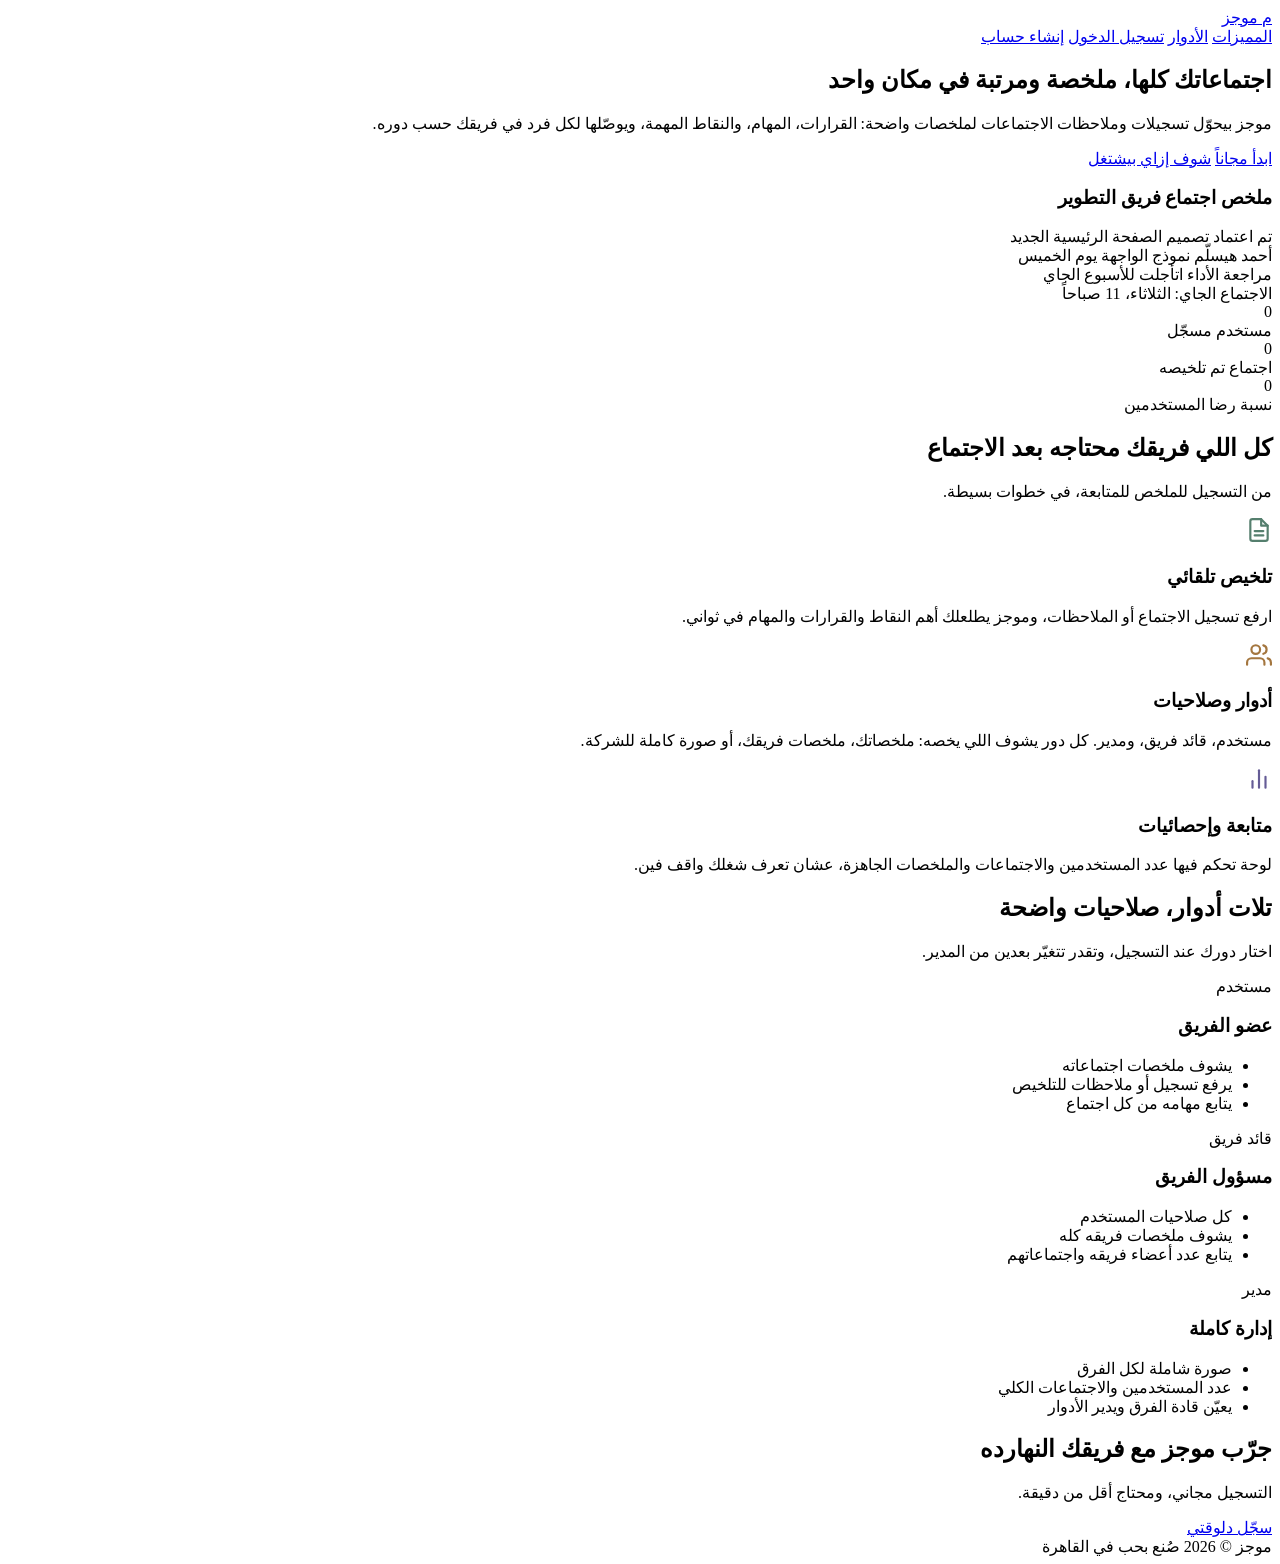
==== index.html @ 5d6b78c7 "Create index.html with initial layout and content Add initial HTML structure for the application, in" ====
<!DOCTYPE html>
<html lang="ar" dir="rtl">
<head>
<meta charset="UTF-8">
<meta name="viewport" content="width=device-width, initial-scale=1.0">
<title>موجز — ملخصات اجتماعاتك في مكان واحد</title>
<link rel="preconnect" href="https://fonts.googleapis.com">
<link rel="preconnect" href="https://fonts.gstatic.com" crossorigin>
<link href="https://fonts.googleapis.com/css2?family=Tajawal:wght@400;500;700;800&display=swap" rel="stylesheet">
<link rel="stylesheet" href="style.css">
</head>
<body>

<header class="site-header">
  <div class="container">
    <a class="brand" href="index.html"><span class="dot">م</span> موجز</a>
    <nav class="nav">
      <a href="#features">المميزات</a>
      <a href="#roles">الأدوار</a>
      <a href="login.html">تسجيل الدخول</a>
      <a class="btn" href="register.html">إنشاء حساب</a>
    </nav>
  </div>
</header>

<section class="hero">
  <div class="container">
    <div>
      <h1>اجتماعاتك كلها، <span>ملخصة ومرتبة</span> في مكان واحد</h1>
      <p class="lead">موجز بيحوّل تسجيلات وملاحظات الاجتماعات لملخصات واضحة: القرارات، المهام، والنقاط المهمة، ويوصّلها لكل فرد في فريقك حسب دوره.</p>
      <div class="hero-actions">
        <a class="btn" href="register.html">ابدأ مجاناً</a>
        <a class="btn ghost" href="#features">شوف إزاي بيشتغل</a>
      </div>
    </div>
    <div class="hero-card">
      <h3>ملخص اجتماع فريق التطوير</h3>
      <div class="summary-line">تم اعتماد تصميم الصفحة الرئيسية الجديد</div>
      <div class="summary-line">أحمد هيسلّم نموذج الواجهة يوم الخميس</div>
      <div class="summary-line">مراجعة الأداء اتأجلت للأسبوع الجاي</div>
      <div class="summary-line">الاجتماع الجاي: الثلاثاء، 11 صباحاً</div>
    </div>
  </div>
</section>

<section class="stats">
  <div class="container">
    <div class="stat"><div class="num" data-count="12400">0</div><div class="lbl">مستخدم مسجّل</div></div>
    <div class="stat"><div class="num" data-count="48200">0</div><div class="lbl">اجتماع تم تلخيصه</div></div>
    <div class="stat"><div class="num" data-count="97" data-suffix="%">0</div><div class="lbl">نسبة رضا المستخدمين</div></div>
  </div>
</section>

<section class="section" id="features">
  <div class="container">
    <h2>كل اللي فريقك محتاجه بعد الاجتماع</h2>
    <p class="sub">من التسجيل للملخص للمتابعة، في خطوات بسيطة.</p>
    <div class="features">
      <div class="feature">
        <div class="icon"><svg width="26" height="26" viewBox="0 0 24 24" fill="none" stroke="#557F6E" stroke-width="2" stroke-linecap="round" stroke-linejoin="round"><path d="M14 2H6a2 2 0 0 0-2 2v16a2 2 0 0 0 2 2h12a2 2 0 0 0 2-2V8z"/><polyline points="14 2 14 8 20 8"/><line x1="16" y1="13" x2="8" y2="13"/><line x1="16" y1="17" x2="8" y2="17"/></svg></div>
        <h3>تلخيص تلقائي</h3>
        <p>ارفع تسجيل الاجتماع أو الملاحظات، وموجز يطلعلك أهم النقاط والقرارات والمهام في ثواني.</p>
      </div>
      <div class="feature">
        <div class="icon"><svg width="26" height="26" viewBox="0 0 24 24" fill="none" stroke="#A4763F" stroke-width="2" stroke-linecap="round" stroke-linejoin="round"><path d="M17 21v-2a4 4 0 0 0-4-4H5a4 4 0 0 0-4 4v2"/><circle cx="9" cy="7" r="4"/><path d="M23 21v-2a4 4 0 0 0-3-3.87"/><path d="M16 3.13a4 4 0 0 1 0 7.75"/></svg></div>
        <h3>أدوار وصلاحيات</h3>
        <p>مستخدم، قائد فريق، ومدير. كل دور يشوف اللي يخصه: ملخصاتك، ملخصات فريقك، أو صورة كاملة للشركة.</p>
      </div>
      <div class="feature">
        <div class="icon"><svg width="26" height="26" viewBox="0 0 24 24" fill="none" stroke="#655C96" stroke-width="2" stroke-linecap="round" stroke-linejoin="round"><line x1="18" y1="20" x2="18" y2="10"/><line x1="12" y1="20" x2="12" y2="4"/><line x1="6" y1="20" x2="6" y2="14"/></svg></div>
        <h3>متابعة وإحصائيات</h3>
        <p>لوحة تحكم فيها عدد المستخدمين والاجتماعات والملخصات الجاهزة، عشان تعرف شغلك واقف فين.</p>
      </div>
    </div>
  </div>
</section>

<section class="section" id="roles" style="padding-top:0">
  <div class="container">
    <h2>تلات أدوار، صلاحيات واضحة</h2>
    <p class="sub">اختار دورك عند التسجيل، وتقدر تتغيّر بعدين من المدير.</p>
    <div class="roles">
      <div class="role-card">
        <span class="role-badge user">مستخدم</span>
        <h3>عضو الفريق</h3>
        <ul>
          <li>يشوف ملخصات اجتماعاته</li>
          <li>يرفع تسجيل أو ملاحظات للتلخيص</li>
          <li>يتابع مهامه من كل اجتماع</li>
        </ul>
      </div>
      <div class="role-card">
        <span class="role-badge leader">قائد فريق</span>
        <h3>مسؤول الفريق</h3>
        <ul>
          <li>كل صلاحيات المستخدم</li>
          <li>يشوف ملخصات فريقه كله</li>
          <li>يتابع عدد أعضاء فريقه واجتماعاتهم</li>
        </ul>
      </div>
      <div class="role-card">
        <span class="role-badge manager">مدير</span>
        <h3>إدارة كاملة</h3>
        <ul>
          <li>صورة شاملة لكل الفرق</li>
          <li>عدد المستخدمين والاجتماعات الكلي</li>
          <li>يعيّن قادة الفرق ويدير الأدوار</li>
        </ul>
      </div>
    </div>
  </div>
</section>

<section class="container">
  <div class="cta-band">
    <h2>جرّب موجز مع فريقك النهارده</h2>
    <p>التسجيل مجاني، ومحتاج أقل من دقيقة.</p>
    <a class="btn" href="register.html">سجّل دلوقتي</a>
  </div>
</section>

<footer class="site-footer">
  <div class="container">
    <span>موجز © 2026</span>
    <span>صُنع بحب في القاهرة</span>
  </div>
</footer>

<script src="app.js"></script>
</body>
</html>
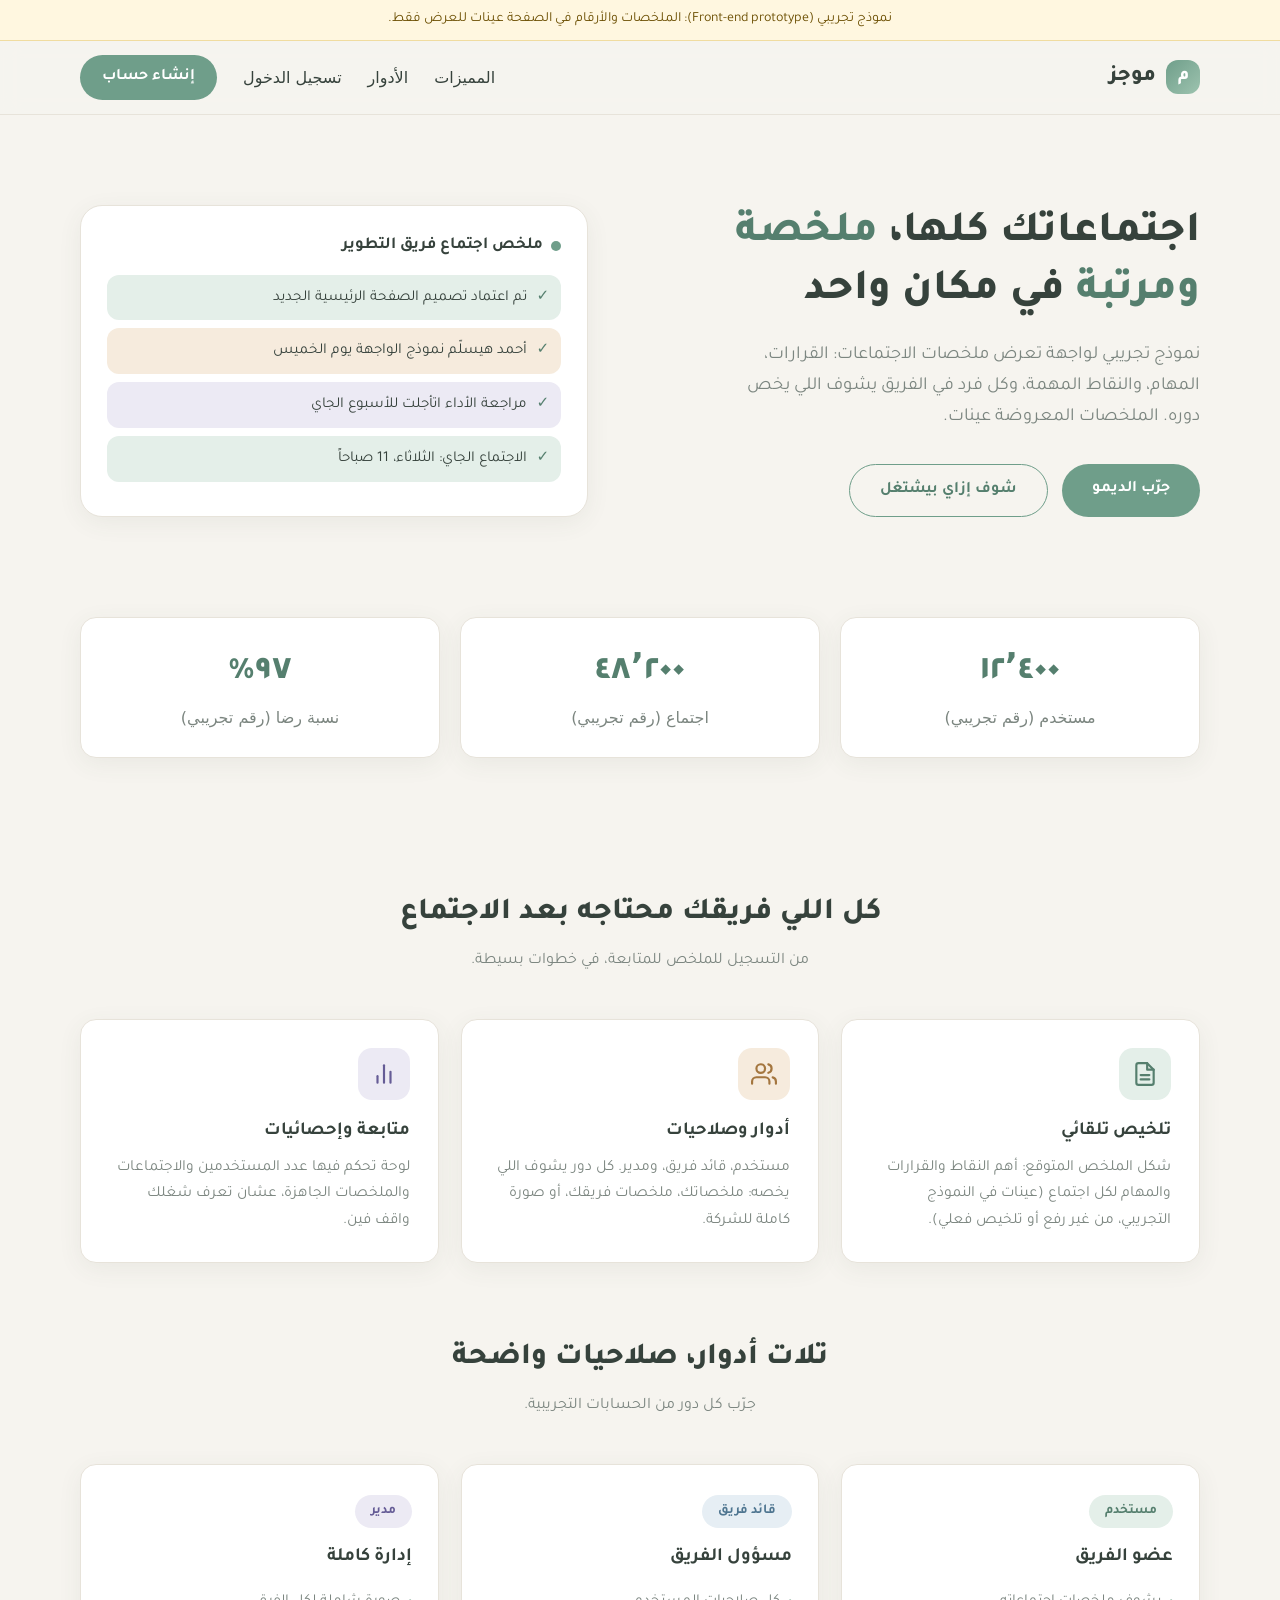
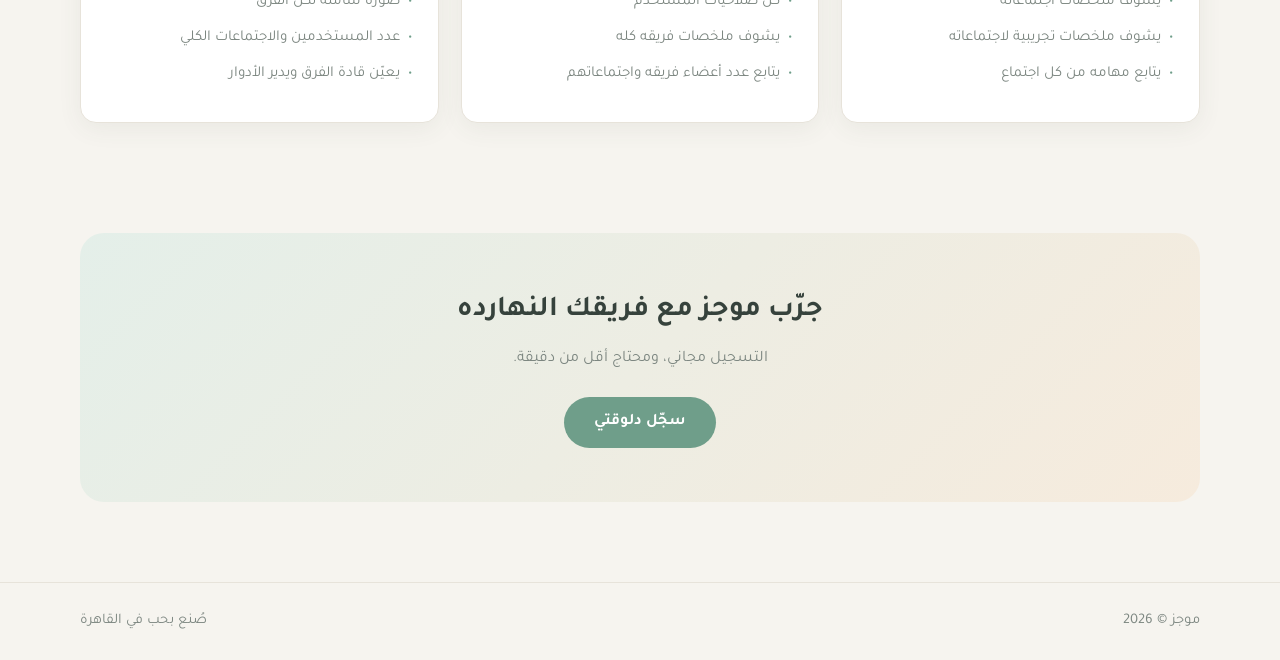
==== commit d89e0595: "Update index.html" ====
--- a/index.html
+++ b/index.html
@@ -11,6 +11,7 @@
 </head>
 <body>
 
+<div style="background:#fff7e0;color:#6b4e00;text-align:center;padding:8px 12px;font-size:14px;border-bottom:1px solid #f0dca0">نموذج تجريبي (Front-end prototype): الملخصات والأرقام في الصفحة عينات للعرض فقط.</div>
 <header class="site-header">
   <div class="container">
     <a class="brand" href="index.html"><span class="dot">م</span> موجز</a>
@@ -27,9 +28,9 @@
   <div class="container">
     <div>
       <h1>اجتماعاتك كلها، <span>ملخصة ومرتبة</span> في مكان واحد</h1>
-      <p class="lead">موجز بيحوّل تسجيلات وملاحظات الاجتماعات لملخصات واضحة: القرارات، المهام، والنقاط المهمة، ويوصّلها لكل فرد في فريقك حسب دوره.</p>
+      <p class="lead">نموذج تجريبي لواجهة تعرض ملخصات الاجتماعات: القرارات، المهام، والنقاط المهمة، وكل فرد في الفريق يشوف اللي يخص دوره. الملخصات المعروضة عينات.</p>
       <div class="hero-actions">
-        <a class="btn" href="register.html">ابدأ مجاناً</a>
+        <a class="btn" href="register.html">جرّب الديمو</a>
         <a class="btn ghost" href="#features">شوف إزاي بيشتغل</a>
       </div>
     </div>
@@ -45,9 +46,9 @@
 
 <section class="stats">
   <div class="container">
-    <div class="stat"><div class="num" data-count="12400">0</div><div class="lbl">مستخدم مسجّل</div></div>
-    <div class="stat"><div class="num" data-count="48200">0</div><div class="lbl">اجتماع تم تلخيصه</div></div>
-    <div class="stat"><div class="num" data-count="97" data-suffix="%">0</div><div class="lbl">نسبة رضا المستخدمين</div></div>
+    <div class="stat"><div class="num" data-count="12400">0</div><div class="lbl">مستخدم (رقم تجريبي)</div></div>
+    <div class="stat"><div class="num" data-count="48200">0</div><div class="lbl">اجتماع (رقم تجريبي)</div></div>
+    <div class="stat"><div class="num" data-count="97" data-suffix="%">0</div><div class="lbl">نسبة رضا (رقم تجريبي)</div></div>
   </div>
 </section>
 
@@ -59,7 +60,7 @@
       <div class="feature">
         <div class="icon"><svg width="26" height="26" viewBox="0 0 24 24" fill="none" stroke="#557F6E" stroke-width="2" stroke-linecap="round" stroke-linejoin="round"><path d="M14 2H6a2 2 0 0 0-2 2v16a2 2 0 0 0 2 2h12a2 2 0 0 0 2-2V8z"/><polyline points="14 2 14 8 20 8"/><line x1="16" y1="13" x2="8" y2="13"/><line x1="16" y1="17" x2="8" y2="17"/></svg></div>
         <h3>تلخيص تلقائي</h3>
-        <p>ارفع تسجيل الاجتماع أو الملاحظات، وموجز يطلعلك أهم النقاط والقرارات والمهام في ثواني.</p>
+        <p>شكل الملخص المتوقع: أهم النقاط والقرارات والمهام لكل اجتماع (عينات في النموذج التجريبي، من غير رفع أو تلخيص فعلي).</p>
       </div>
       <div class="feature">
         <div class="icon"><svg width="26" height="26" viewBox="0 0 24 24" fill="none" stroke="#A4763F" stroke-width="2" stroke-linecap="round" stroke-linejoin="round"><path d="M17 21v-2a4 4 0 0 0-4-4H5a4 4 0 0 0-4 4v2"/><circle cx="9" cy="7" r="4"/><path d="M23 21v-2a4 4 0 0 0-3-3.87"/><path d="M16 3.13a4 4 0 0 1 0 7.75"/></svg></div>
@@ -78,14 +79,14 @@
 <section class="section" id="roles" style="padding-top:0">
   <div class="container">
     <h2>تلات أدوار، صلاحيات واضحة</h2>
-    <p class="sub">اختار دورك عند التسجيل، وتقدر تتغيّر بعدين من المدير.</p>
+    <p class="sub">جرّب كل دور من الحسابات التجريبية.</p>
     <div class="roles">
       <div class="role-card">
         <span class="role-badge user">مستخدم</span>
         <h3>عضو الفريق</h3>
         <ul>
           <li>يشوف ملخصات اجتماعاته</li>
-          <li>يرفع تسجيل أو ملاحظات للتلخيص</li>
+          <li>يشوف ملخصات تجريبية لاجتماعاته</li>
           <li>يتابع مهامه من كل اجتماع</li>
         </ul>
       </div>
--- a/style.css
+++ b/style.css
@@ -0,0 +1,244 @@
+/* موجز — Meeting summaries, softly designed */
+:root {
+  --bg: #F6F4EF;
+  --surface: #FFFFFF;
+  --ink: #36423C;
+  --muted: #7C8680;
+  --line: #E7E3DA;
+  --primary: #6F9E8A;
+  --primary-dark: #557F6E;
+  --primary-soft: #E4EFE9;
+  --accent: #D9A97E;
+  --accent-soft: #F6EBDD;
+  --lavender: #8E87B8;
+  --lavender-soft: #ECEAF4;
+  --blue: #7C9CB8;
+  --blue-soft: #E6EEF4;
+  --radius: 16px;
+  --shadow: 0 6px 24px rgba(70, 84, 77, .07);
+}
+
+* { box-sizing: border-box; margin: 0; padding: 0; }
+
+html { scroll-behavior: smooth; }
+
+body {
+  font-family: 'Tajawal', 'Cairo', 'Segoe UI', system-ui, sans-serif;
+  background: var(--bg);
+  color: var(--ink);
+  line-height: 1.7;
+}
+
+a { color: inherit; text-decoration: none; }
+img { max-width: 100%; }
+
+.container { width: min(1120px, 92%); margin-inline: auto; }
+
+/* ---------- Header ---------- */
+.site-header {
+  position: sticky; top: 0; z-index: 50;
+  background: rgba(246, 244, 239, .9);
+  backdrop-filter: blur(10px);
+  border-bottom: 1px solid var(--line);
+}
+.site-header .container {
+  display: flex; align-items: center; justify-content: space-between;
+  padding: 14px 0;
+}
+.brand { display: flex; align-items: center; gap: 10px; font-size: 1.35rem; font-weight: 800; }
+.brand .dot {
+  width: 34px; height: 34px; border-radius: 12px;
+  background: linear-gradient(135deg, var(--primary), #9DC3AF);
+  display: grid; place-items: center; color: #fff; font-size: 1.1rem;
+}
+.nav { display: flex; align-items: center; gap: 26px; font-weight: 500; }
+.nav a:hover { color: var(--primary-dark); }
+.nav .btn { padding: 9px 22px; }
+
+/* ---------- Buttons ---------- */
+.btn {
+  display: inline-block; border: none; cursor: pointer;
+  background: var(--primary); color: #fff;
+  padding: 12px 30px; border-radius: 999px;
+  font-family: inherit; font-size: 1rem; font-weight: 700;
+  transition: transform .15s ease, box-shadow .15s ease, background .15s ease;
+}
+.btn:hover { background: var(--primary-dark); transform: translateY(-2px); box-shadow: 0 8px 18px rgba(111, 158, 138, .35); }
+.btn.ghost { background: transparent; color: var(--primary-dark); border: 1.5px solid var(--primary); }
+.btn.ghost:hover { background: var(--primary-soft); box-shadow: none; }
+.btn.small { padding: 8px 18px; font-size: .92rem; }
+
+/* ---------- Hero ---------- */
+.hero { padding: 90px 0 70px; }
+.hero .container { display: grid; grid-template-columns: 1.05fr .95fr; gap: 50px; align-items: center; }
+.hero h1 { font-size: 2.7rem; font-weight: 800; line-height: 1.35; }
+.hero h1 span { color: var(--primary-dark); }
+.hero p.lead { color: var(--muted); font-size: 1.15rem; margin: 18px 0 30px; max-width: 46ch; }
+.hero-actions { display: flex; gap: 14px; flex-wrap: wrap; }
+
+.hero-card {
+  background: var(--surface); border-radius: 22px; box-shadow: var(--shadow);
+  padding: 26px; border: 1px solid var(--line);
+}
+.hero-card h3 { font-size: 1.05rem; margin-bottom: 14px; display: flex; align-items: center; gap: 8px; }
+.hero-card h3::before { content: ""; width: 10px; height: 10px; border-radius: 50%; background: var(--primary); }
+.summary-line {
+  display: flex; gap: 10px; align-items: flex-start;
+  padding: 10px 12px; border-radius: 12px; margin-bottom: 8px;
+  background: var(--primary-soft); font-size: .95rem;
+}
+.summary-line:nth-child(3) { background: var(--accent-soft); }
+.summary-line:nth-child(4) { background: var(--lavender-soft); }
+.summary-line::before { content: "✓"; color: var(--primary-dark); font-weight: 800; }
+
+/* ---------- Stats ---------- */
+.stats { padding: 30px 0 60px; }
+.stats .container {
+  display: grid; grid-template-columns: repeat(3, 1fr); gap: 20px;
+}
+.stat {
+  background: var(--surface); border: 1px solid var(--line); border-radius: var(--radius);
+  padding: 26px; text-align: center; box-shadow: var(--shadow);
+}
+.stat .num { font-size: 2.2rem; font-weight: 800; color: var(--primary-dark); }
+.stat .lbl { color: var(--muted); font-weight: 500; }
+
+/* ---------- Sections ---------- */
+.section { padding: 70px 0; }
+.section h2 { font-size: 1.9rem; font-weight: 800; text-align: center; margin-bottom: 8px; }
+.section .sub { text-align: center; color: var(--muted); margin-bottom: 44px; }
+
+.features { display: grid; grid-template-columns: repeat(3, 1fr); gap: 22px; }
+.feature {
+  background: var(--surface); border: 1px solid var(--line); border-radius: var(--radius);
+  padding: 28px; box-shadow: var(--shadow);
+  transition: transform .15s ease;
+}
+.feature:hover { transform: translateY(-4px); }
+.feature .icon {
+  width: 52px; height: 52px; border-radius: 14px; display: grid; place-items: center;
+  font-size: 1.5rem; margin-bottom: 16px; background: var(--primary-soft);
+}
+.feature:nth-child(2) .icon { background: var(--accent-soft); }
+.feature:nth-child(3) .icon { background: var(--lavender-soft); }
+.feature h3 { margin-bottom: 8px; font-size: 1.15rem; }
+.feature p { color: var(--muted); font-size: .97rem; }
+
+/* ---------- Roles ---------- */
+.roles { display: grid; grid-template-columns: repeat(3, 1fr); gap: 22px; }
+.role-card {
+  border-radius: var(--radius); padding: 30px 26px; background: var(--surface);
+  border: 1px solid var(--line); box-shadow: var(--shadow);
+}
+.role-badge {
+  display: inline-block; padding: 5px 16px; border-radius: 999px;
+  font-size: .85rem; font-weight: 700; margin-bottom: 14px;
+}
+.role-badge.user { background: var(--primary-soft); color: var(--primary-dark); }
+.role-badge.leader { background: var(--blue-soft); color: #4E7590; }
+.role-badge.manager { background: var(--lavender-soft); color: #655C96; }
+.role-card h3 { margin-bottom: 10px; }
+.role-card ul { list-style: none; color: var(--muted); font-size: .95rem; }
+.role-card li { padding: 5px 0; }
+.role-card li::before { content: "•"; color: var(--primary); margin-left: 8px; }
+
+/* ---------- CTA band ---------- */
+.cta-band {
+  margin: 40px 0 80px; border-radius: 24px; padding: 54px 30px; text-align: center;
+  background: linear-gradient(135deg, var(--primary-soft), var(--accent-soft));
+}
+.cta-band h2 { font-size: 1.8rem; margin-bottom: 10px; }
+.cta-band p { color: var(--muted); margin-bottom: 24px; }
+
+/* ---------- Footer ---------- */
+.site-footer { border-top: 1px solid var(--line); padding: 26px 0; color: var(--muted); font-size: .92rem; }
+.site-footer .container { display: flex; justify-content: space-between; flex-wrap: wrap; gap: 10px; }
+
+/* ---------- Auth pages ---------- */
+.auth-wrap { min-height: calc(100vh - 140px); display: grid; place-items: center; padding: 50px 0; }
+.auth-card {
+  width: min(480px, 94%); background: var(--surface); border: 1px solid var(--line);
+  border-radius: 22px; box-shadow: var(--shadow); padding: 38px 34px;
+}
+.auth-card h1 { font-size: 1.5rem; margin-bottom: 6px; }
+.auth-card .hint { color: var(--muted); font-size: .95rem; margin-bottom: 26px; }
+.field { margin-bottom: 18px; }
+.field label { display: block; font-weight: 700; font-size: .93rem; margin-bottom: 7px; }
+.field input, .field select {
+  width: 100%; padding: 12px 16px; border-radius: 12px; border: 1.5px solid var(--line);
+  font-family: inherit; font-size: 1rem; background: #FBFAF7; color: var(--ink);
+  transition: border-color .15s ease;
+}
+.field input:focus, .field select:focus { outline: none; border-color: var(--primary); background: #fff; }
+
+.role-picker { display: grid; grid-template-columns: repeat(3, 1fr); gap: 10px; }
+.role-option input { display: none; }
+.role-option span {
+  display: block; text-align: center; padding: 12px 6px; border-radius: 12px;
+  border: 1.5px solid var(--line); cursor: pointer; font-size: .9rem; font-weight: 700;
+  transition: all .15s ease; background: #FBFAF7;
+}
+.role-option input:checked + span { border-color: var(--primary); background: var(--primary-soft); color: var(--primary-dark); }
+
+.form-error {
+  display: none; background: #F9E8E4; color: #A3543F; border-radius: 10px;
+  padding: 10px 14px; font-size: .9rem; margin-bottom: 16px;
+}
+.form-error.show { display: block; }
+.auth-switch { text-align: center; margin-top: 20px; color: var(--muted); font-size: .93rem; }
+.auth-switch a { color: var(--primary-dark); font-weight: 700; }
+.demo-logins { margin-top: 22px; border-top: 1px dashed var(--line); padding-top: 18px; }
+.demo-logins p { font-size: .85rem; color: var(--muted); text-align: center; margin-bottom: 10px; }
+.demo-logins .row { display: flex; gap: 8px; justify-content: center; flex-wrap: wrap; }
+
+/* ---------- Dashboard ---------- */
+.dash-header { padding: 34px 0 10px; }
+.dash-header .container { display: flex; align-items: center; justify-content: space-between; flex-wrap: wrap; gap: 14px; }
+.dash-header h1 { font-size: 1.6rem; }
+.dash-header .who { display: flex; align-items: center; gap: 12px; }
+.avatar {
+  width: 44px; height: 44px; border-radius: 50%; background: var(--primary);
+  color: #fff; display: grid; place-items: center; font-weight: 800; font-size: 1.1rem;
+}
+.dash-stats { display: grid; grid-template-columns: repeat(4, 1fr); gap: 18px; padding: 22px 0 34px; }
+.dash-stats .stat .num { font-size: 1.9rem; }
+
+.dash-grid { display: grid; grid-template-columns: 1.6fr 1fr; gap: 22px; padding-bottom: 70px; }
+.panel {
+  background: var(--surface); border: 1px solid var(--line); border-radius: var(--radius);
+  box-shadow: var(--shadow); padding: 24px;
+}
+.panel h2 { font-size: 1.1rem; margin-bottom: 16px; }
+
+.meeting {
+  border: 1px solid var(--line); border-radius: 14px; padding: 18px; margin-bottom: 14px;
+  background: #FBFAF7;
+}
+.meeting .top { display: flex; justify-content: space-between; align-items: center; flex-wrap: wrap; gap: 8px; margin-bottom: 10px; }
+.meeting .title { font-weight: 800; }
+.meeting .meta { color: var(--muted); font-size: .85rem; }
+.meeting .summary { font-size: .95rem; color: var(--ink); margin-bottom: 10px; }
+.meeting .points { list-style: none; font-size: .9rem; color: var(--muted); }
+.meeting .points li { padding: 3px 0; }
+.meeting .points li::before { content: "✓"; color: var(--primary); margin-left: 8px; font-weight: 700; }
+.tag { font-size: .78rem; font-weight: 700; padding: 3px 12px; border-radius: 999px; }
+.tag.done { background: var(--primary-soft); color: var(--primary-dark); }
+.tag.review { background: var(--accent-soft); color: #A4763F; }
+
+.member { display: flex; align-items: center; gap: 12px; padding: 10px 0; border-bottom: 1px solid var(--line); }
+.member:last-child { border-bottom: none; }
+.member .avatar { width: 38px; height: 38px; font-size: .95rem; }
+.member .info { flex: 1; }
+.member .name { font-weight: 700; font-size: .95rem; }
+.member .role { color: var(--muted); font-size: .82rem; }
+
+.empty-note { color: var(--muted); font-size: .93rem; text-align: center; padding: 20px 0; }
+
+/* ---------- Responsive ---------- */
+@media (max-width: 900px) {
+  .hero .container { grid-template-columns: 1fr; }
+  .features, .roles, .stats .container { grid-template-columns: 1fr; }
+  .dash-stats { grid-template-columns: repeat(2, 1fr); }
+  .dash-grid { grid-template-columns: 1fr; }
+  .nav { gap: 14px; font-size: .92rem; }
+}
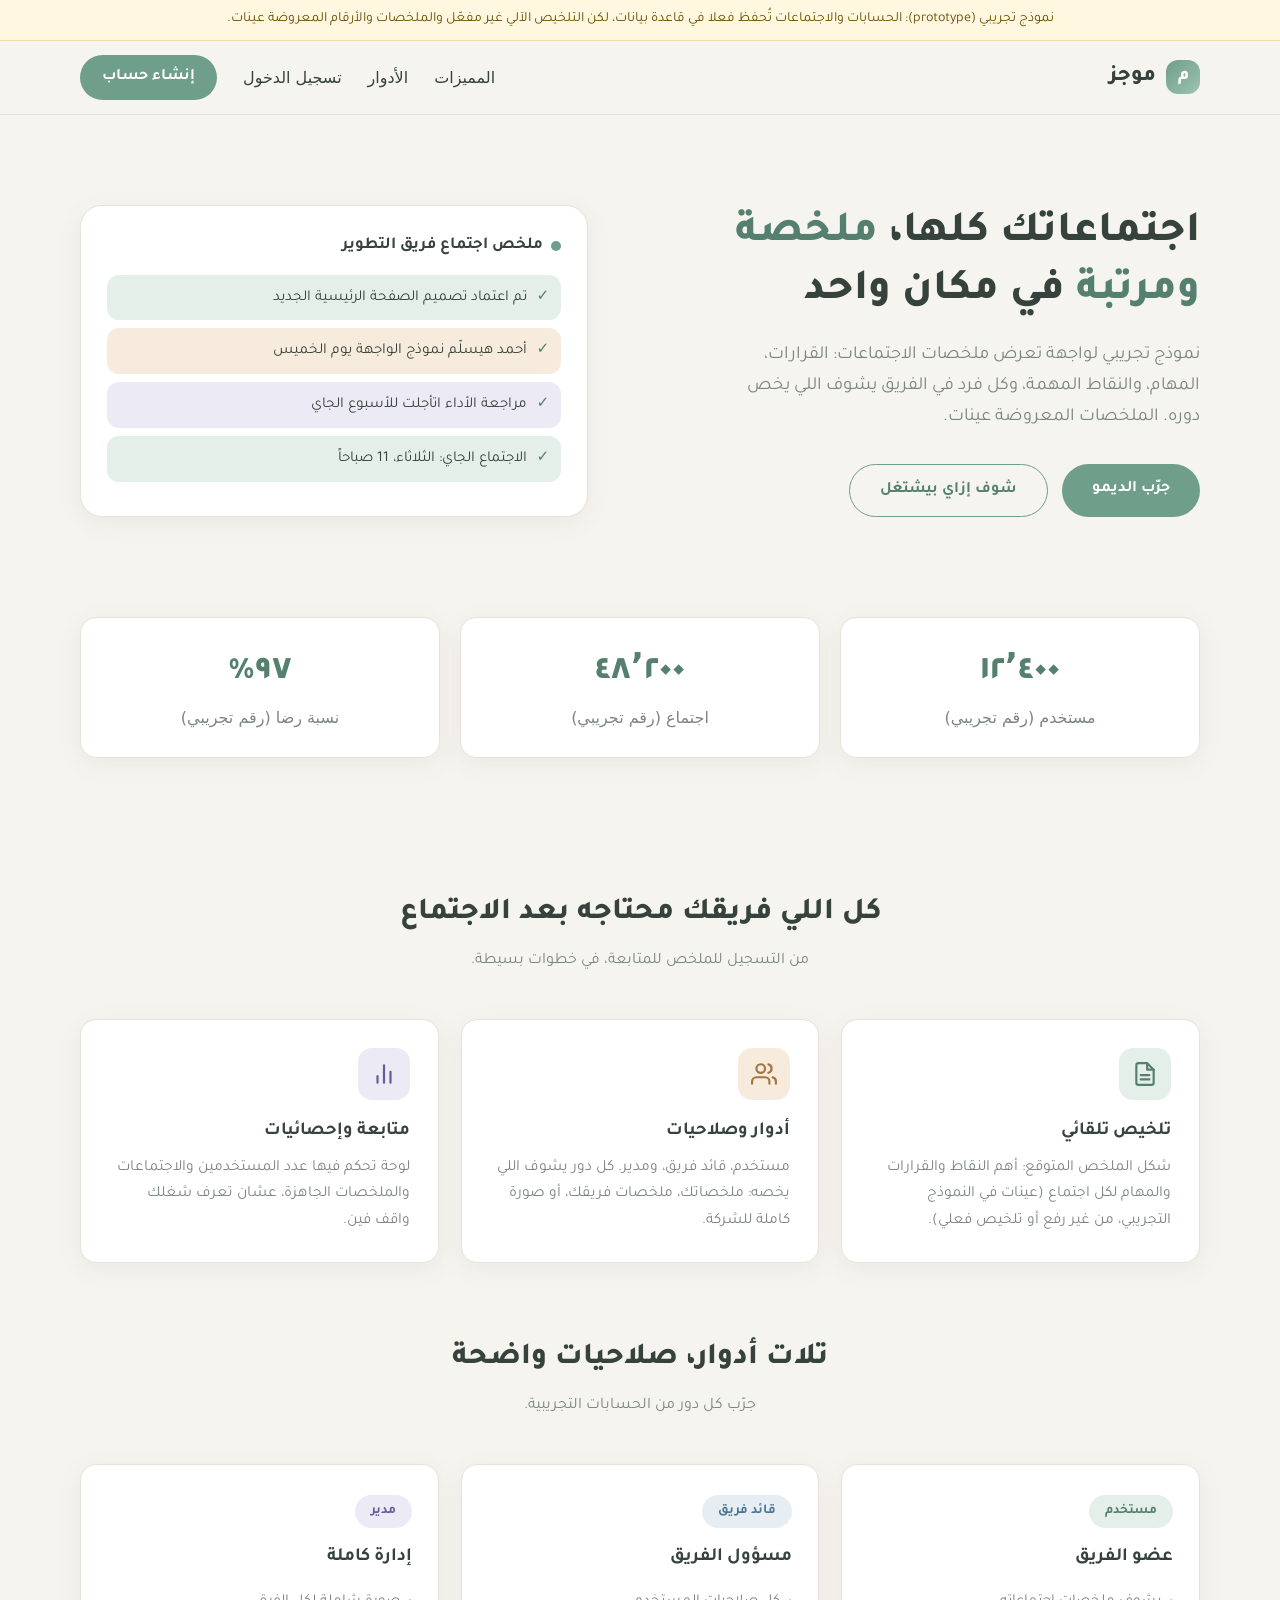
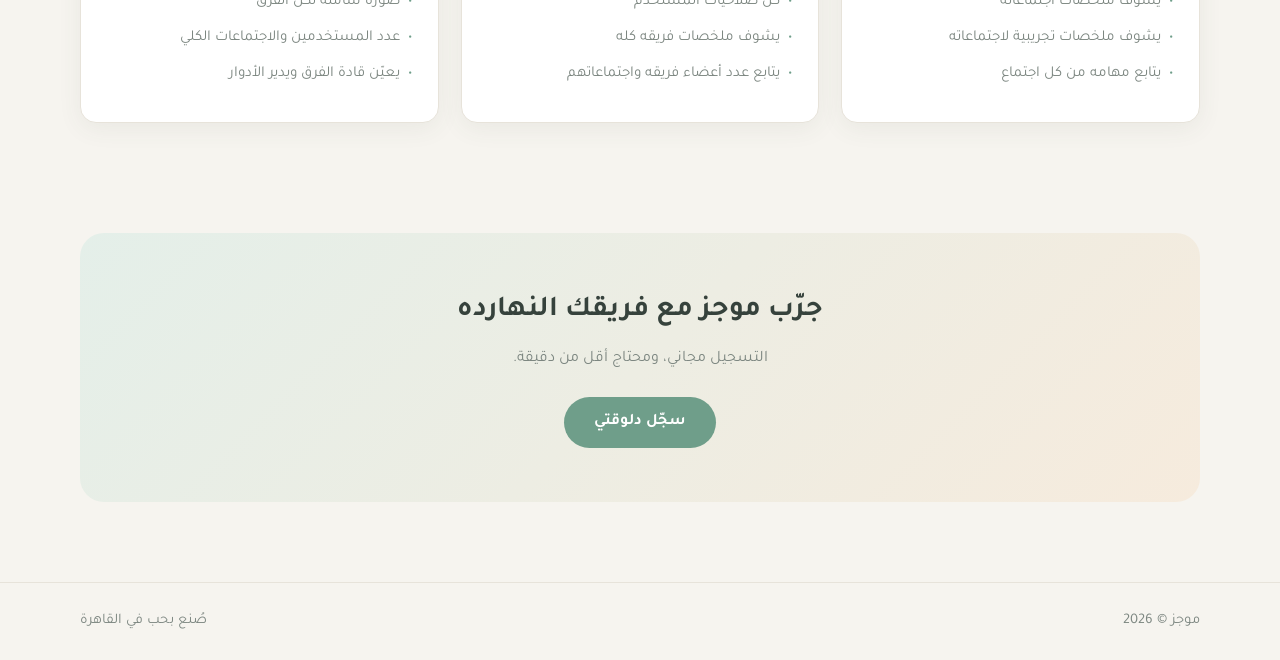
==== commit f04af5d4: "Update prototype description in index.html" ====
--- a/index.html
+++ b/index.html
@@ -11,7 +11,7 @@
 </head>
 <body>
 
-<div style="background:#fff7e0;color:#6b4e00;text-align:center;padding:8px 12px;font-size:14px;border-bottom:1px solid #f0dca0">نموذج تجريبي (Front-end prototype): الملخصات والأرقام في الصفحة عينات للعرض فقط.</div>
+<div style="background:#fff7e0;color:#6b4e00;text-align:center;padding:8px 12px;font-size:14px;border-bottom:1px solid #f0dca0">نموذج تجريبي (prototype): الحسابات والاجتماعات تُحفظ فعلا في قاعدة بيانات، لكن التلخيص الآلي غير مفعّل والملخصات والأرقام المعروضة عينات.</div>
 <header class="site-header">
   <div class="container">
     <a class="brand" href="index.html"><span class="dot">م</span> موجز</a>
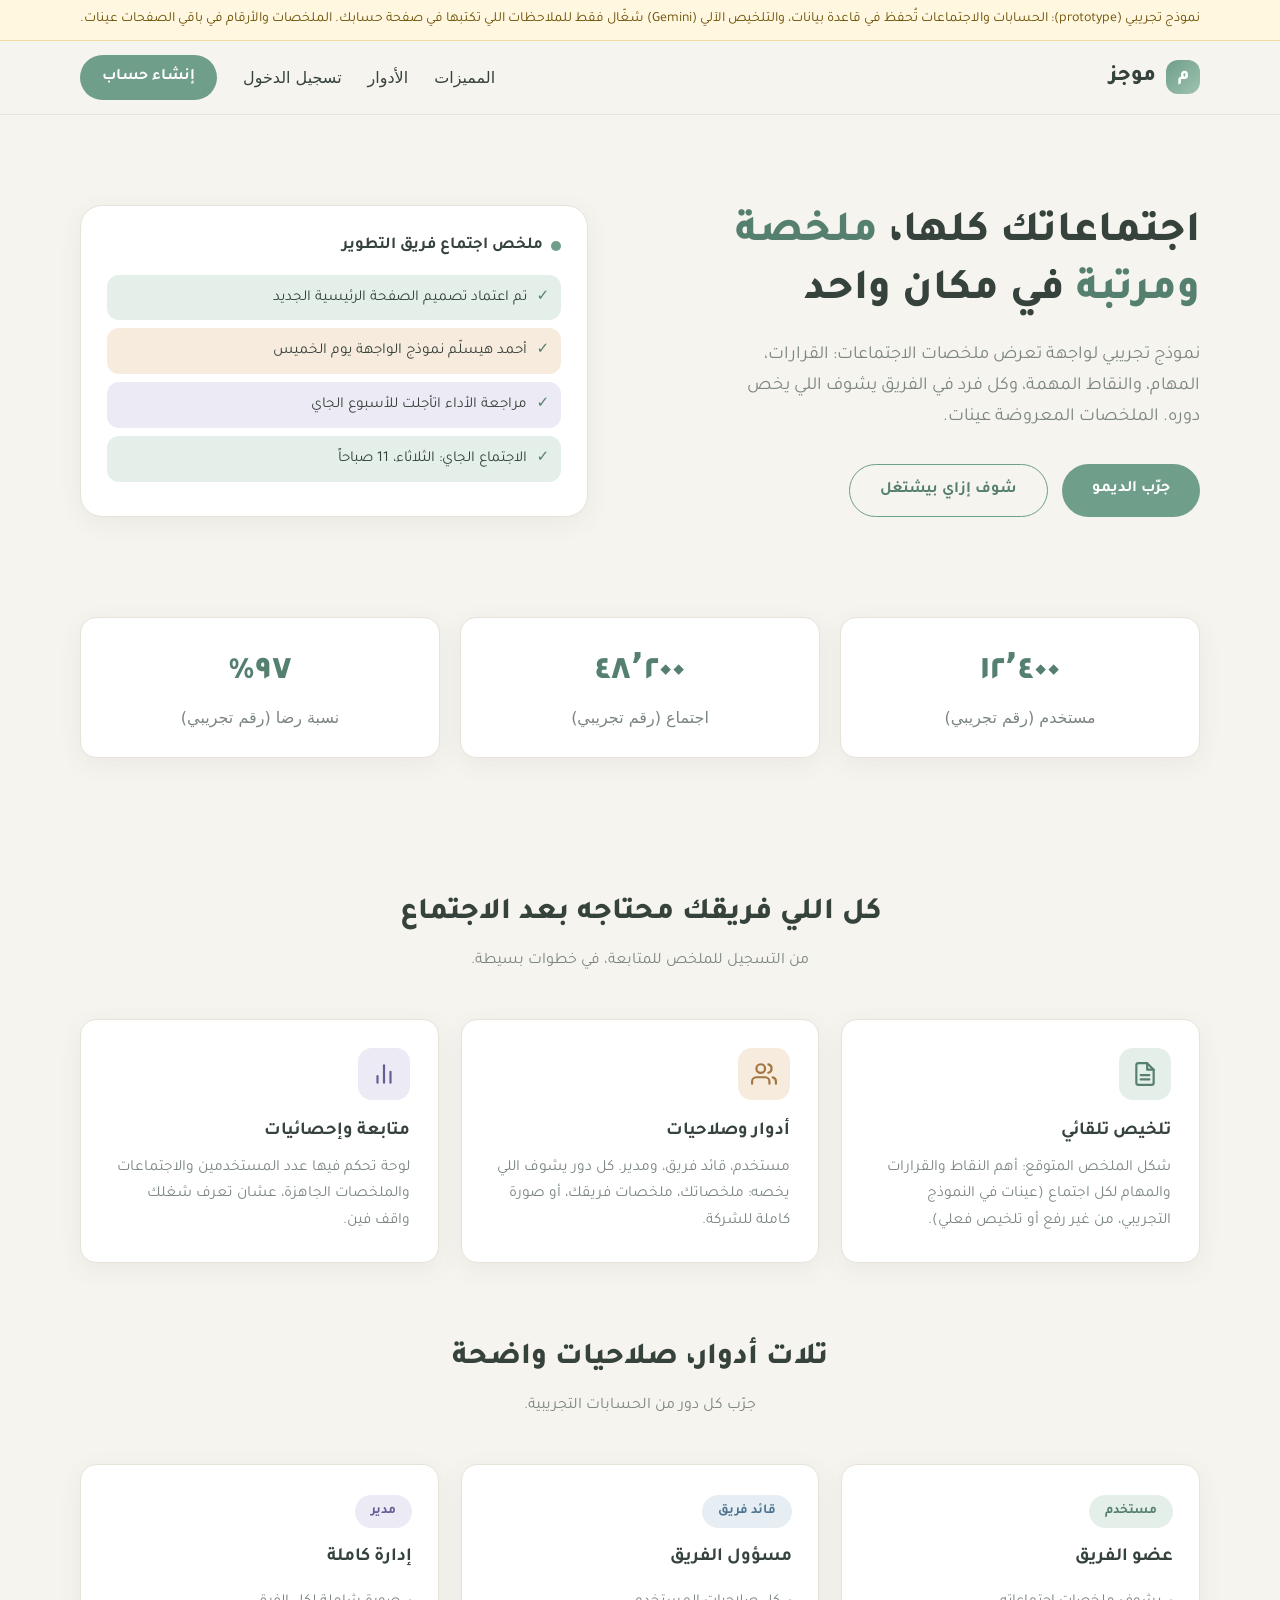
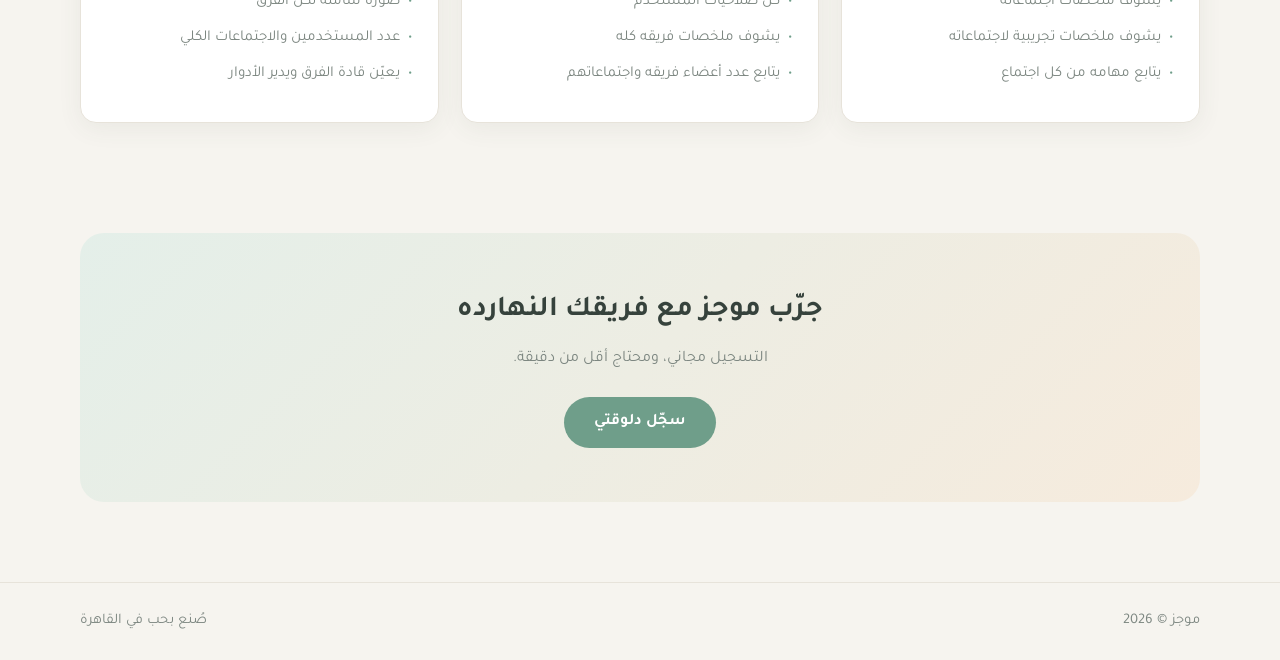
==== commit f1bc1e21: "Revise prototype message in index.html Updated the prototype message to clarify the status of automa" ====
--- a/index.html
+++ b/index.html
@@ -11,7 +11,7 @@
 </head>
 <body>
 
-<div style="background:#fff7e0;color:#6b4e00;text-align:center;padding:8px 12px;font-size:14px;border-bottom:1px solid #f0dca0">نموذج تجريبي (prototype): الحسابات والاجتماعات تُحفظ فعلا في قاعدة بيانات، لكن التلخيص الآلي غير مفعّل والملخصات والأرقام المعروضة عينات.</div>
+<div style="background:#fff7e0;color:#6b4e00;text-align:center;padding:8px 12px;font-size:14px;border-bottom:1px solid #f0dca0">نموذج تجريبي (prototype): الحسابات والاجتماعات تُحفظ في قاعدة بيانات، والتلخيص الآلي (Gemini) شغّال فقط للملاحظات اللي تكتبها في صفحة حسابك. الملخصات والأرقام في باقي الصفحات عينات.</div>
 <header class="site-header">
   <div class="container">
     <a class="brand" href="index.html"><span class="dot">م</span> موجز</a>
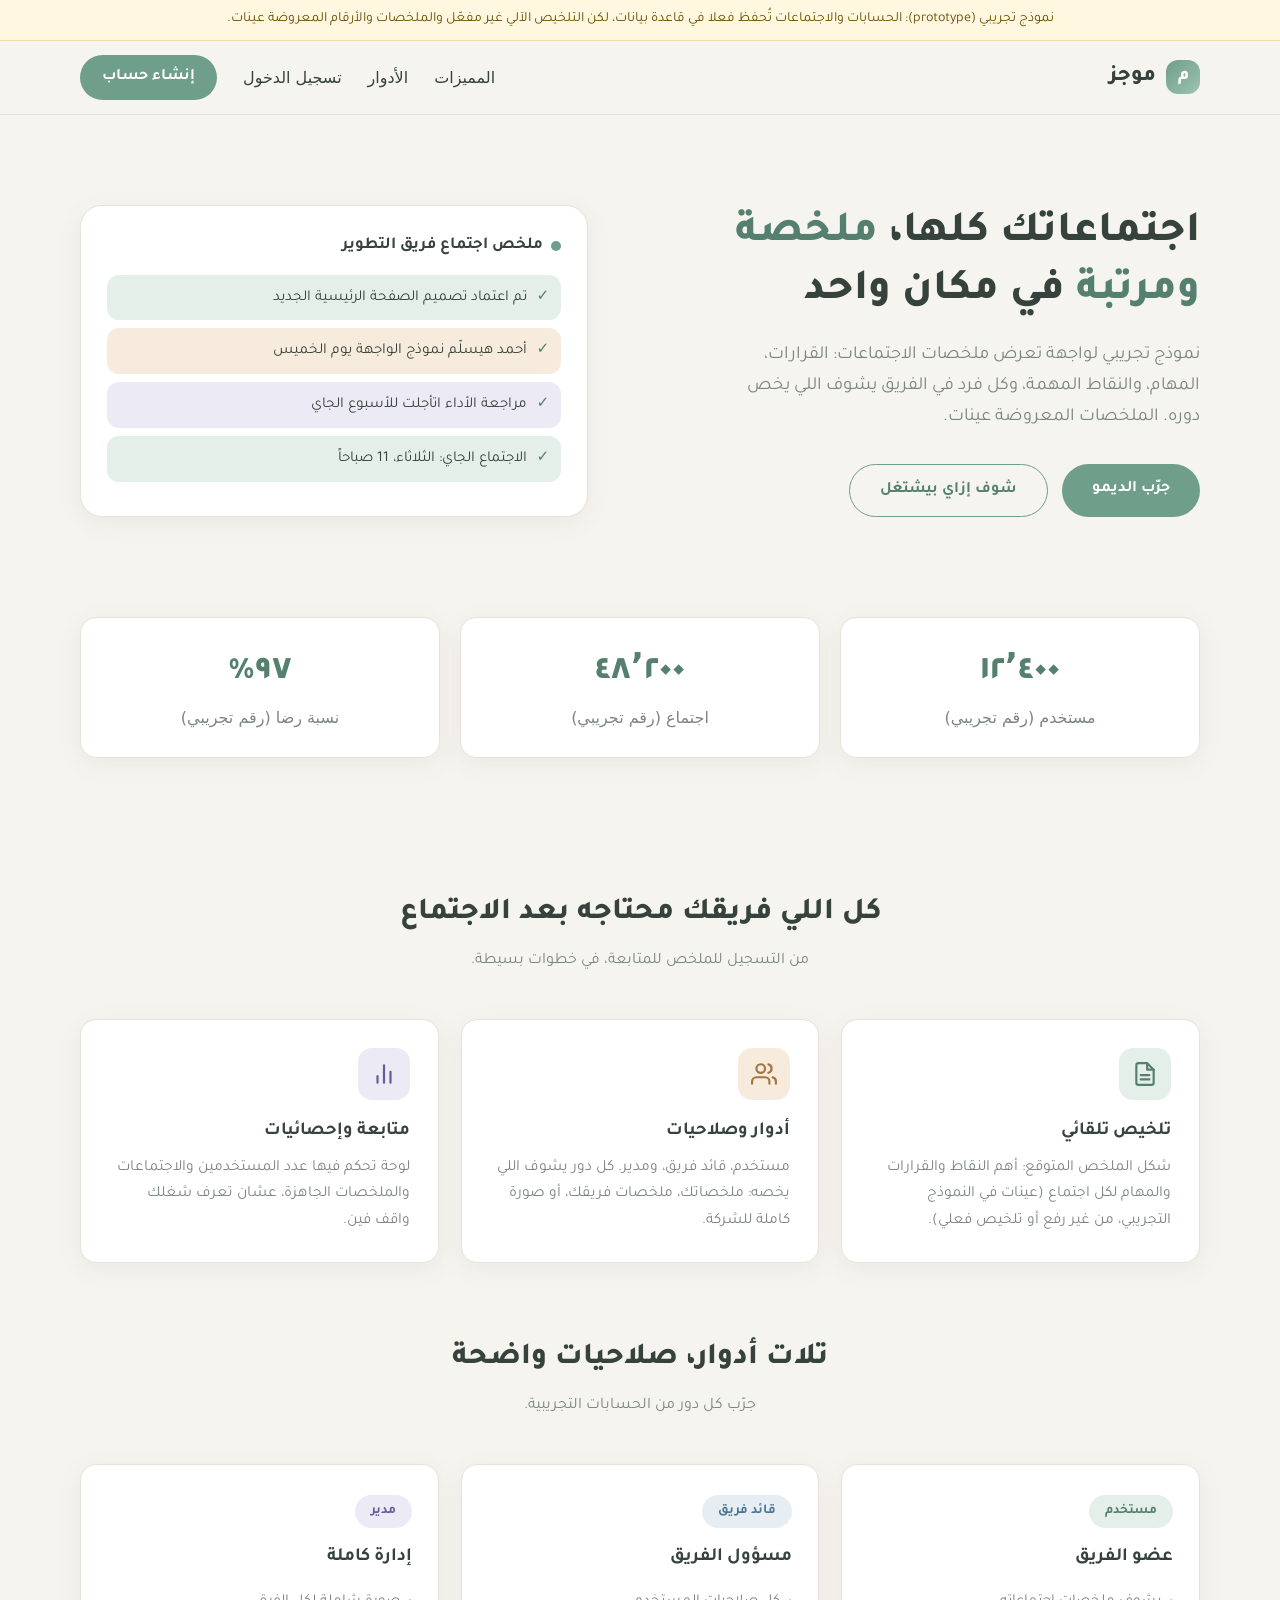
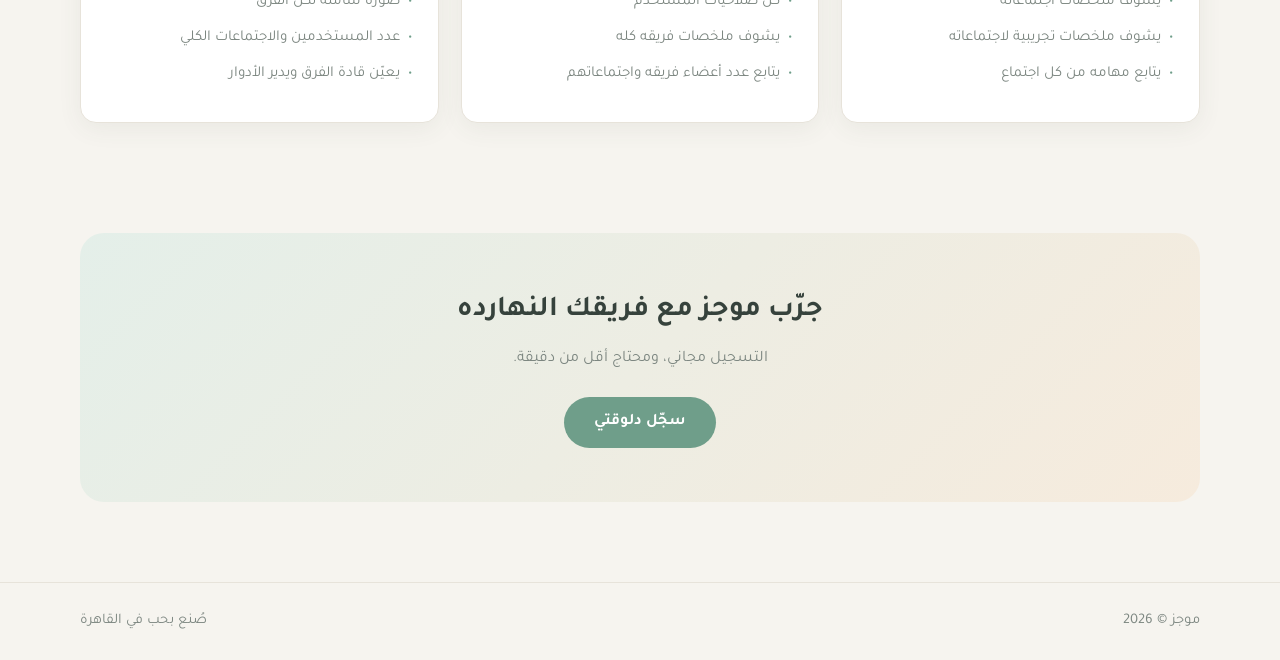
==== commit 48ec4b34: "Update prototype message in index.html" ====
--- a/index.html
+++ b/index.html
@@ -11,7 +11,7 @@
 </head>
 <body>
 
-<div style="background:#fff7e0;color:#6b4e00;text-align:center;padding:8px 12px;font-size:14px;border-bottom:1px solid #f0dca0">نموذج تجريبي (prototype): الحسابات والاجتماعات تُحفظ في قاعدة بيانات، والتلخيص الآلي (Gemini) شغّال فقط للملاحظات اللي تكتبها في صفحة حسابك. الملخصات والأرقام في باقي الصفحات عينات.</div>
+<div style="background:#fff7e0;color:#6b4e00;text-align:center;padding:8px 12px;font-size:14px;border-bottom:1px solid #f0dca0">نموذج تجريبي (prototype): الحسابات والاجتماعات تُحفظ فعلا في قاعدة بيانات، لكن التلخيص الآلي غير مفعّل والملخصات والأرقام المعروضة عينات.</div>
 <header class="site-header">
   <div class="container">
     <a class="brand" href="index.html"><span class="dot">م</span> موجز</a>
